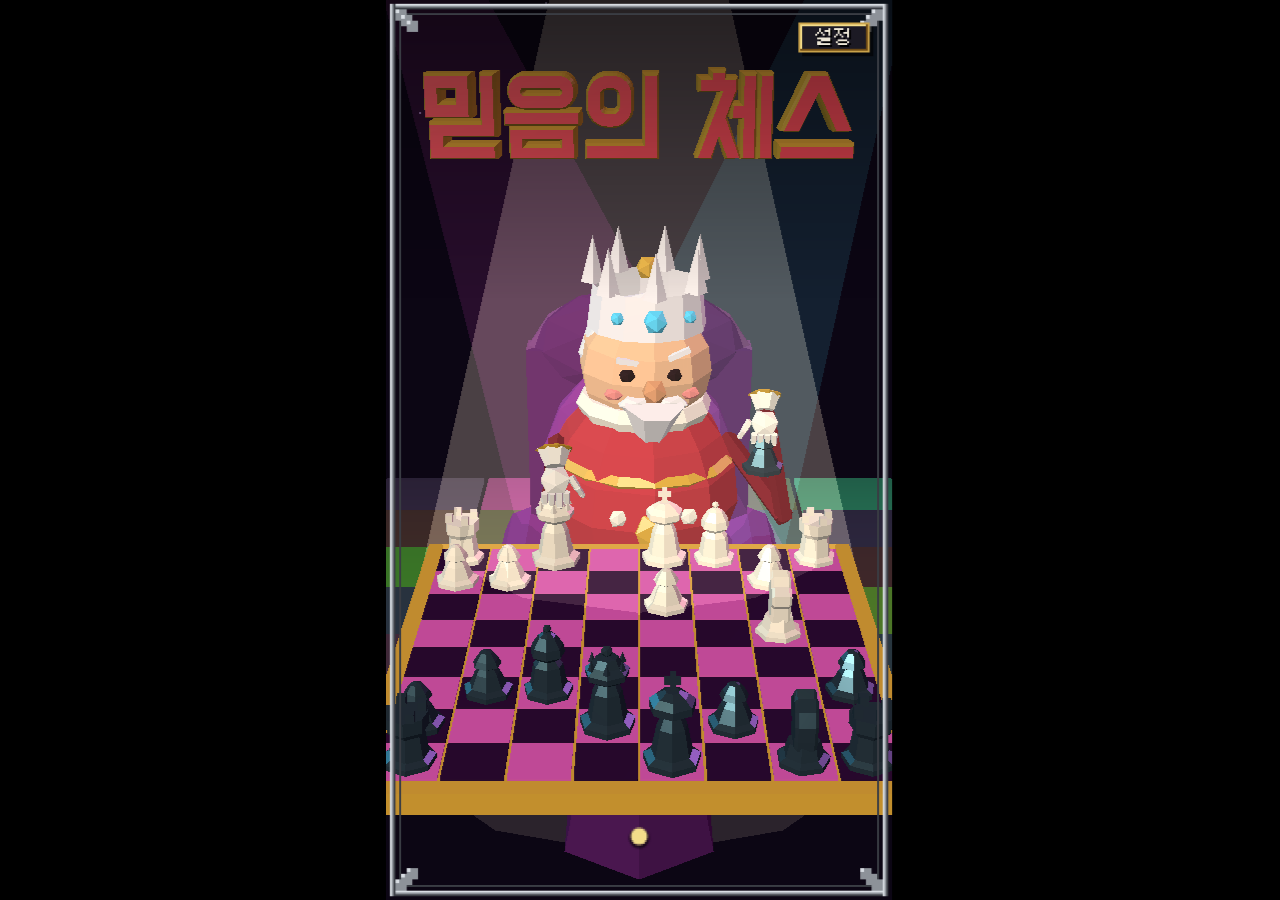
==== faith-chess/index.html @ 0c565c93 "믿음의 체스: 무르기 손을 기도하듯 밀착 Co-Authored-By: Claude Opus 5.5 <noreply@anthropic.com> Claude-Session: https" ====
<!doctype html>
<html lang="ko">
<head>
<meta charset="utf-8">
<meta name="viewport" content="width=device-width, initial-scale=1, maximum-scale=1, user-scalable=no, viewport-fit=cover">
<meta name="theme-color" content="#000000">
<meta name="apple-mobile-web-app-capable" content="yes">
<meta name="mobile-web-app-capable" content="yes">
<meta property="og:type" content="website">
<meta property="og:site_name" content="믿음의 체스">
<meta property="og:locale" content="ko_KR">
<meta property="og:url" content="https://moedisoya13.github.io/faith-chess/">
<meta property="og:title" content="믿음의 체스">
<meta property="og:image" content="https://moedisoya13.github.io/faith-chess/assets/title.png?v=mw049knz">
<meta property="og:image:width" content="1200">
<meta property="og:image:height" content="630">
<meta property="og:image:alt" content="믿음의 체스">
<meta name="twitter:card" content="summary_large_image">
<meta name="twitter:title" content="믿음의 체스">
<meta name="twitter:image" content="https://moedisoya13.github.io/faith-chess/assets/title.png?v=mw049knz">
<title>믿음의 체스</title>
<link rel="stylesheet" href="style.css?v=mw049knz">
<script>globalThis.FAITH_TARGET = 'web';</script>
</head>
<body>
  <div id="stage">
    <canvas id="gl" width="270" height="480" aria-label="체스판"></canvas>
    <canvas id="out" width="270" height="480" aria-hidden="true"></canvas>
    <canvas id="ui" width="270" height="480" aria-label="게임 화면"></canvas>
    <div id="dom" hidden></div>
  </div>
  <noscript>자바스크립트가 필요합니다.</noscript>
  <script src="vendor/qrcode.js"></script>
  <script src="vendor/peerjs.min.js"></script>
  <script type="module" src="app.js?v=mw049knz"></script>
</body>
</html>
---- faith-chess/style.css ----
@font-face { font-family: 'Galmuri9'; src: url('assets/fonts/Galmuri9.woff2') format('woff2'); font-display: block; }
@font-face { font-family: 'Galmuri11'; src: url('assets/fonts/Galmuri11.woff2') format('woff2'); font-weight: 400; font-display: block; }
@font-face { font-family: 'Galmuri11'; src: url('assets/fonts/Galmuri11-Bold.woff2') format('woff2'); font-weight: 700; font-display: block; }
@font-face { font-family: 'Galmuri14'; src: url('assets/fonts/Galmuri14.woff2') format('woff2'); font-display: block; }

/* 세로 270×480 내부 해상도. --s = 화면 배율 (JS가 계산) */
:root {
  --s: 1.5; --fs: 1.5;
  --bg: #000000; --panel: #0a0810; --ink: #ece6d6; --dim: #8a8578;
  --accent: #c9a24a; --accent-hi: #f3dc8a; --line: #8d9299; --btn: #1c1a24; --btn-primary: #3a2a10;
  --danger: #8e1a1a; --warn: #ff6b6b;
  --pixel: 'Galmuri11', 'Apple SD Gothic Neo', 'Malgun Gothic', monospace;
  --pixel-sm: 'Galmuri9', 'Apple SD Gothic Neo', 'Malgun Gothic', monospace;
  color-scheme: dark;
}
* { box-sizing: border-box; }
html, body { margin: 0; height: 100%; background: var(--bg); overflow: hidden; touch-action: none; -webkit-user-select: none; user-select: none; overscroll-behavior: none; }
body { display: flex; align-items: center; justify-content: center; font-family: var(--pixel); color: var(--ink); }
body.artifact { padding-left: max(16px, env(safe-area-inset-left, 0px)); padding-right: max(16px, env(safe-area-inset-right, 0px)); }

#stage { position: relative; flex: none; width: calc(270px * var(--s)); height: calc(480px * var(--s)); }
#stage canvas { position: absolute; inset: 0; width: 100%; height: 100%; image-rendering: pixelated; image-rendering: crisp-edges; }
/* 3D(#gl)와 HUD(#ui)는 내부 해상도 작업면, #out이 기기 픽셀로 합성한 실제 화면. #ui는 투명하게 두고 터치만 받는다. */
#gl { z-index: 0; }
#out { z-index: 1; pointer-events: none; }
#ui { z-index: 2; opacity: 0; }

/* 로비 입력 폼: 내부 해상도 단위 × --s */
#dom { position: absolute; inset: 0; z-index: 3; pointer-events: none; }
#dom .panel {
  pointer-events: auto; position: absolute;
  left: calc(15px * var(--s)); top: calc(62px * var(--s)); width: calc(240px * var(--s));
  background: var(--panel); border: calc(1px * var(--s)) solid var(--accent);
  box-shadow: calc(2px * var(--s)) calc(2px * var(--s)) 0 #000, inset 0 0 0 calc(1px * var(--s)) #000;
  padding: calc(8px * var(--s));
  font-size: calc(12px * var(--fs)); line-height: 1.25;
}
#dom label { display: block; color: var(--accent); font-family: var(--pixel-sm); font-size: calc(10px * var(--fs)); margin: calc(6px * var(--s)) 0 calc(2px * var(--s)); }
#dom label:first-child { margin-top: 0; }
#dom input {
  display: block; width: 100%; min-width: 0;
  font: inherit; font-family: var(--pixel); font-size: calc(12px * var(--fs));
  color: #fff; background: #000; border: calc(1px * var(--s)) solid var(--line); outline: none;
  padding: calc(3px * var(--s)) calc(4px * var(--s)); margin: 0; border-radius: 0;
  -webkit-user-select: text; user-select: text;
}
#dom input:focus-visible, #dom input:focus { border-color: var(--accent-hi); }
#dom input.code { text-transform: uppercase; letter-spacing: calc(3px * var(--s)); }
#dom .row { display: flex; gap: calc(4px * var(--s)); margin-top: calc(6px * var(--s)); }
#dom .row.tight { margin-top: 0; }
#dom button {
  flex: 1; min-width: 0; font: inherit; font-family: var(--pixel); font-size: calc(12px * var(--fs));
  color: var(--ink); background: var(--btn); border: calc(1px * var(--s)) solid var(--accent); border-radius: 0;
  padding: calc(5px * var(--s)) calc(2px * var(--s)); cursor: pointer;
  box-shadow: calc(1px * var(--s)) calc(1px * var(--s)) 0 #000;
}
#dom button.narrow { flex: 0 0 36%; }
#dom button.primary { background: var(--danger); }
#dom button:focus-visible { outline: calc(1px * var(--s)) solid var(--accent-hi); outline-offset: calc(1px * var(--s)); }
#dom button:active { transform: translate(calc(1px * var(--s)), calc(1px * var(--s))); box-shadow: none; }
#dom button:disabled, #dom input:disabled { opacity: 0.4; cursor: not-allowed; }
/* 공개 웹 로비: 이름 한 줄만 (전화기·번호·버튼은 캔버스) */
#dom .panel.slim { top: calc(42px * var(--s)); display: flex; align-items: center; gap: calc(6px * var(--s)); padding: calc(4px * var(--s)) calc(6px * var(--s)); }
#dom .panel.slim label { margin: 0; flex: none; }
#dom .rooms { display: flex; flex-direction: column; gap: calc(3px * var(--s)); }
#dom .rooms button { text-align: left; padding-left: calc(6px * var(--s)); background: #000; }
#dom .rooms .empty { color: var(--dim); font-family: var(--pixel-sm); font-size: calc(10px * var(--fs)); padding: calc(3px * var(--s)) 0; }
#dom .hint { color: var(--dim); font-family: var(--pixel-sm); font-size: calc(10px * var(--fs)); margin-top: calc(4px * var(--s)); }
#dom .err { color: var(--warn); font-family: var(--pixel-sm); font-size: calc(10px * var(--fs)); margin-top: calc(4px * var(--s)); min-height: calc(10px * var(--s)); }
@media (prefers-reduced-motion: reduce) { #dom button:active { transform: none; } }
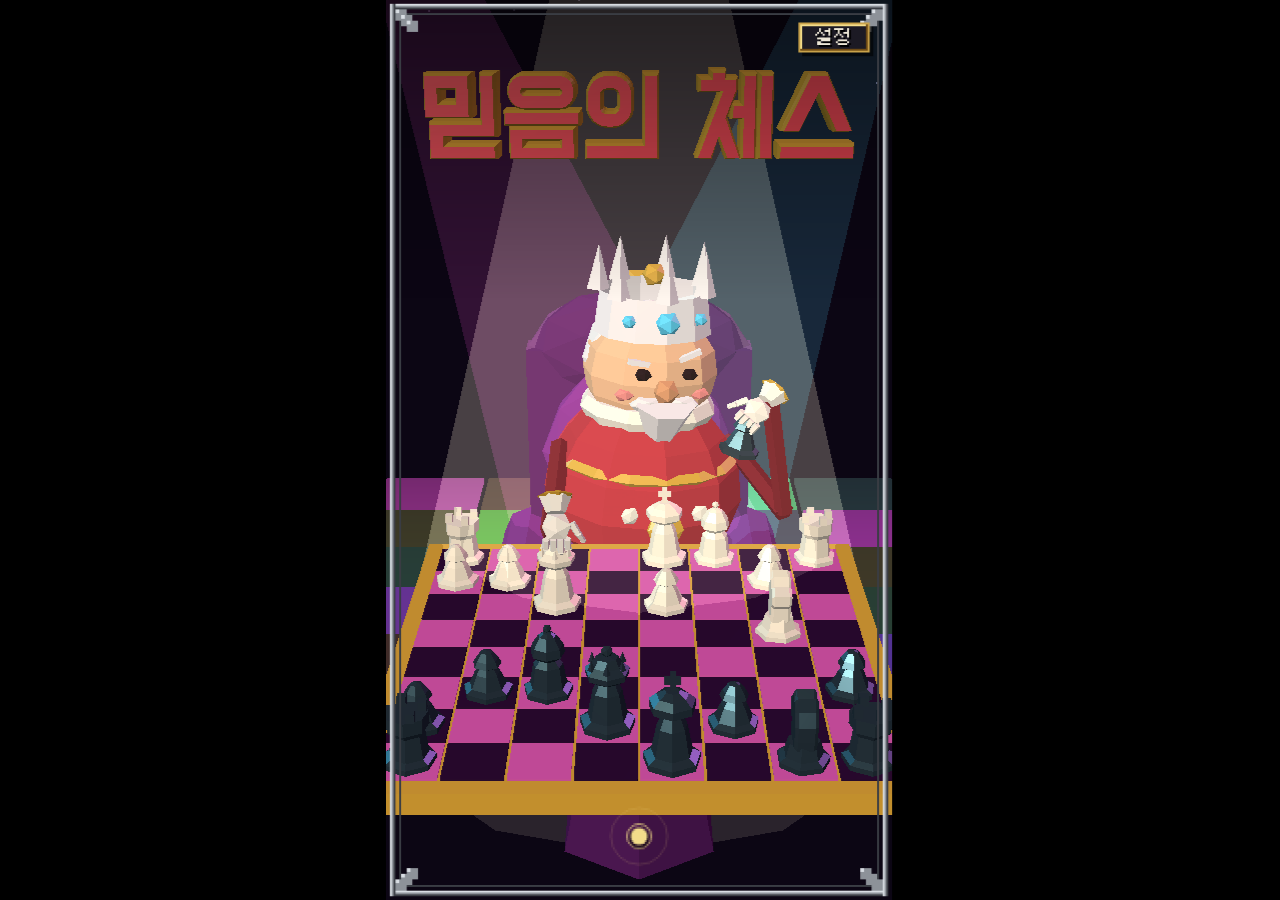
==== commit 79be6bdb: "믿음의 체스: 무르기 비비기 안내 화살표 Co-Authored-By: Claude Opus 5.5 <noreply@anthropic.com> Claude-Session: https" ====
--- a/faith-chess/index.html
+++ b/faith-chess/index.html
@@ -11,15 +11,15 @@
 <meta property="og:locale" content="ko_KR">
 <meta property="og:url" content="https://moedisoya13.github.io/faith-chess/">
 <meta property="og:title" content="믿음의 체스">
-<meta property="og:image" content="https://moedisoya13.github.io/faith-chess/assets/title.png?v=mw049knz">
+<meta property="og:image" content="https://moedisoya13.github.io/faith-chess/assets/title.png?v=mw056e78">
 <meta property="og:image:width" content="1200">
 <meta property="og:image:height" content="630">
 <meta property="og:image:alt" content="믿음의 체스">
 <meta name="twitter:card" content="summary_large_image">
 <meta name="twitter:title" content="믿음의 체스">
-<meta name="twitter:image" content="https://moedisoya13.github.io/faith-chess/assets/title.png?v=mw049knz">
+<meta name="twitter:image" content="https://moedisoya13.github.io/faith-chess/assets/title.png?v=mw056e78">
 <title>믿음의 체스</title>
-<link rel="stylesheet" href="style.css?v=mw049knz">
+<link rel="stylesheet" href="style.css?v=mw056e78">
 <script>globalThis.FAITH_TARGET = 'web';</script>
 </head>
 <body>
@@ -32,6 +32,6 @@
   <noscript>자바스크립트가 필요합니다.</noscript>
   <script src="vendor/qrcode.js"></script>
   <script src="vendor/peerjs.min.js"></script>
-  <script type="module" src="app.js?v=mw049knz"></script>
+  <script type="module" src="app.js?v=mw056e78"></script>
 </body>
 </html>
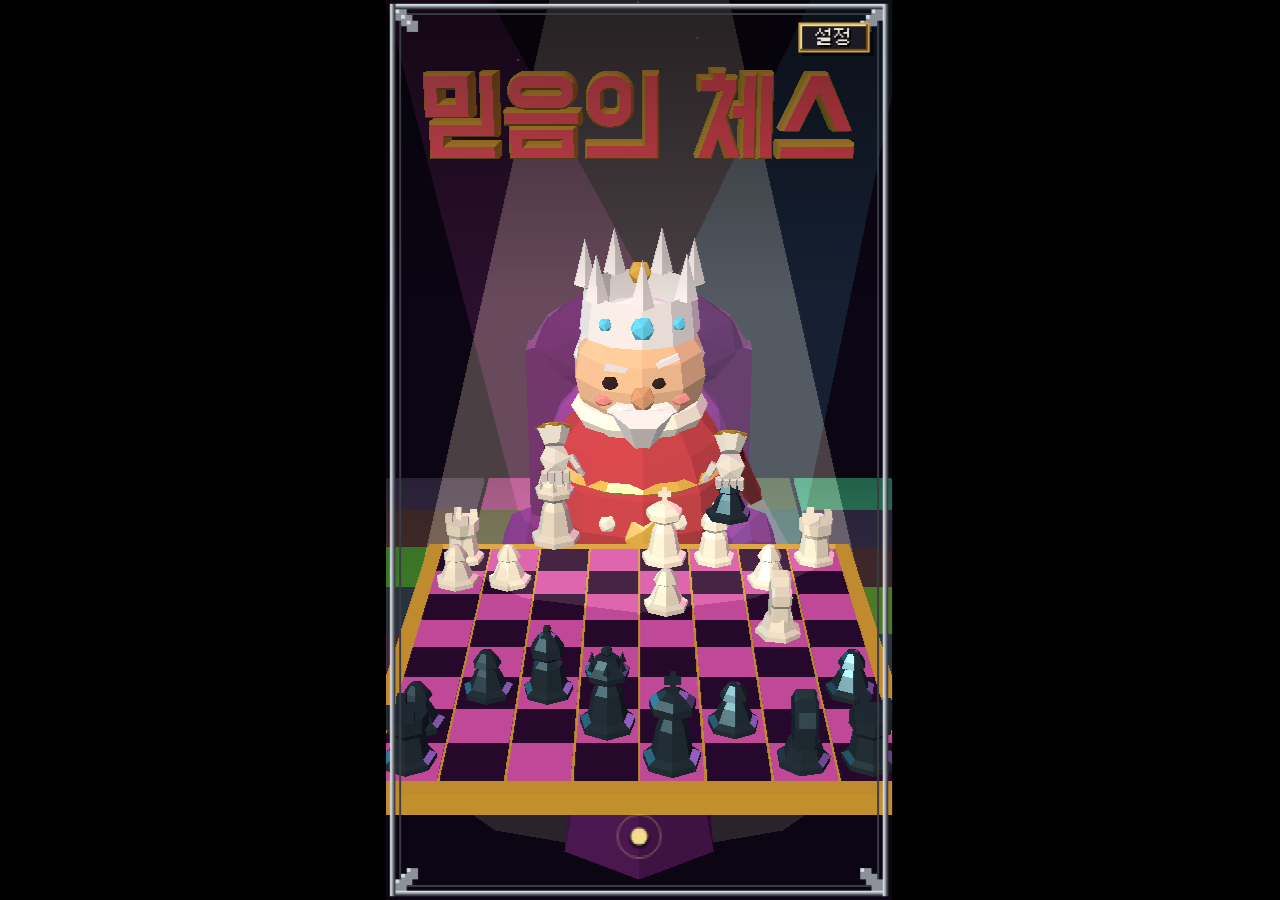
==== commit 3b65cfb0: "믿음의 체스: 무르기 손날 정면 Co-Authored-By: Claude Opus 5.5 <noreply@anthropic.com> Claude-Session: https://cl" ====
--- a/faith-chess/index.html
+++ b/faith-chess/index.html
@@ -11,15 +11,15 @@
 <meta property="og:locale" content="ko_KR">
 <meta property="og:url" content="https://moedisoya13.github.io/faith-chess/">
 <meta property="og:title" content="믿음의 체스">
-<meta property="og:image" content="https://moedisoya13.github.io/faith-chess/assets/title.png?v=mw056e78">
+<meta property="og:image" content="https://moedisoya13.github.io/faith-chess/assets/title.png?v=mw0afxy4">
 <meta property="og:image:width" content="1200">
 <meta property="og:image:height" content="630">
 <meta property="og:image:alt" content="믿음의 체스">
 <meta name="twitter:card" content="summary_large_image">
 <meta name="twitter:title" content="믿음의 체스">
-<meta name="twitter:image" content="https://moedisoya13.github.io/faith-chess/assets/title.png?v=mw056e78">
+<meta name="twitter:image" content="https://moedisoya13.github.io/faith-chess/assets/title.png?v=mw0afxy4">
 <title>믿음의 체스</title>
-<link rel="stylesheet" href="style.css?v=mw056e78">
+<link rel="stylesheet" href="style.css?v=mw0afxy4">
 <script>globalThis.FAITH_TARGET = 'web';</script>
 </head>
 <body>
@@ -32,6 +32,6 @@
   <noscript>자바스크립트가 필요합니다.</noscript>
   <script src="vendor/qrcode.js"></script>
   <script src="vendor/peerjs.min.js"></script>
-  <script type="module" src="app.js?v=mw056e78"></script>
+  <script type="module" src="app.js?v=mw0afxy4"></script>
 </body>
 </html>
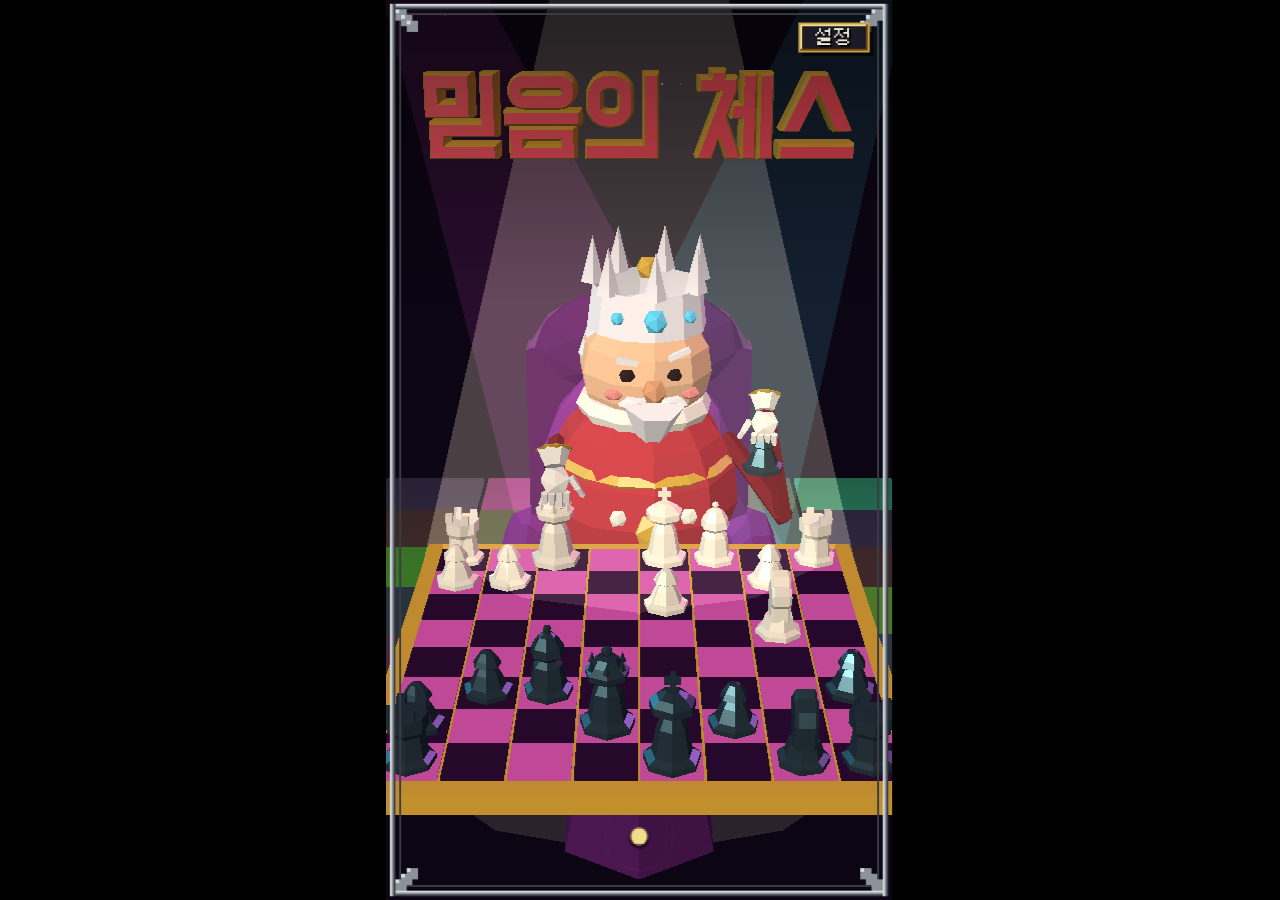
==== commit 446d8cb3: "믿음의 체스: 무르기 스와이프 안내와 문구 Co-Authored-By: Claude Opus 5.5 <noreply@anthropic.com> Claude-Session: http" ====
--- a/faith-chess/index.html
+++ b/faith-chess/index.html
@@ -11,15 +11,15 @@
 <meta property="og:locale" content="ko_KR">
 <meta property="og:url" content="https://moedisoya13.github.io/faith-chess/">
 <meta property="og:title" content="믿음의 체스">
-<meta property="og:image" content="https://moedisoya13.github.io/faith-chess/assets/title.png?v=mw0afxy4">
+<meta property="og:image" content="https://moedisoya13.github.io/faith-chess/assets/title.png?v=mw0kb06h">
 <meta property="og:image:width" content="1200">
 <meta property="og:image:height" content="630">
 <meta property="og:image:alt" content="믿음의 체스">
 <meta name="twitter:card" content="summary_large_image">
 <meta name="twitter:title" content="믿음의 체스">
-<meta name="twitter:image" content="https://moedisoya13.github.io/faith-chess/assets/title.png?v=mw0afxy4">
+<meta name="twitter:image" content="https://moedisoya13.github.io/faith-chess/assets/title.png?v=mw0kb06h">
 <title>믿음의 체스</title>
-<link rel="stylesheet" href="style.css?v=mw0afxy4">
+<link rel="stylesheet" href="style.css?v=mw0kb06h">
 <script>globalThis.FAITH_TARGET = 'web';</script>
 </head>
 <body>
@@ -32,6 +32,6 @@
   <noscript>자바스크립트가 필요합니다.</noscript>
   <script src="vendor/qrcode.js"></script>
   <script src="vendor/peerjs.min.js"></script>
-  <script type="module" src="app.js?v=mw0afxy4"></script>
+  <script type="module" src="app.js?v=mw0kb06h"></script>
 </body>
 </html>
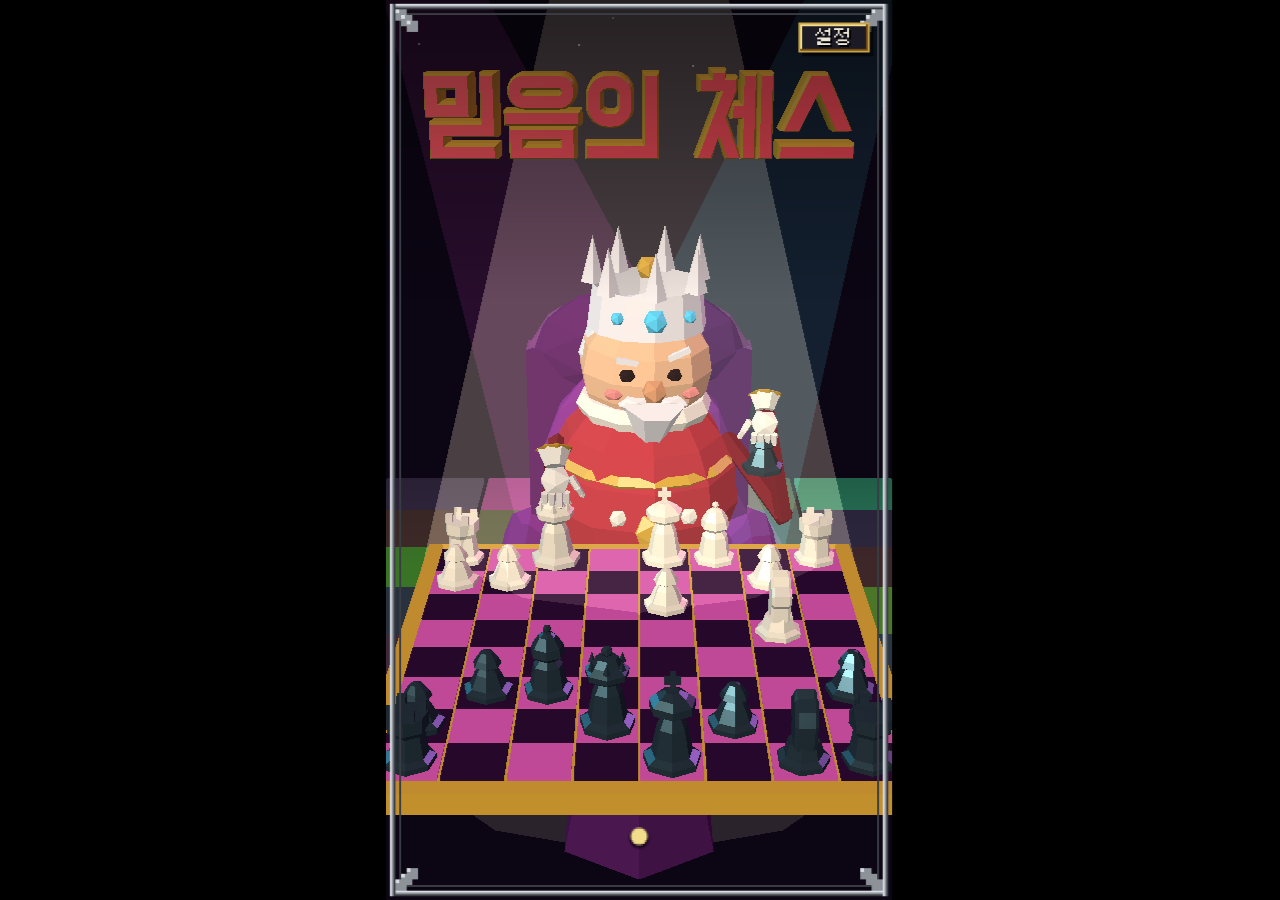
==== commit 82b03147: "믿음의 체스: 비비기 교환비 조정 Co-Authored-By: Claude Opus 5.5 <noreply@anthropic.com> Claude-Session: https://c" ====
--- a/faith-chess/index.html
+++ b/faith-chess/index.html
@@ -11,15 +11,15 @@
 <meta property="og:locale" content="ko_KR">
 <meta property="og:url" content="https://moedisoya13.github.io/faith-chess/">
 <meta property="og:title" content="믿음의 체스">
-<meta property="og:image" content="https://moedisoya13.github.io/faith-chess/assets/title.png?v=mw0kb06h">
+<meta property="og:image" content="https://moedisoya13.github.io/faith-chess/assets/title.png?v=mw0kicec">
 <meta property="og:image:width" content="1200">
 <meta property="og:image:height" content="630">
 <meta property="og:image:alt" content="믿음의 체스">
 <meta name="twitter:card" content="summary_large_image">
 <meta name="twitter:title" content="믿음의 체스">
-<meta name="twitter:image" content="https://moedisoya13.github.io/faith-chess/assets/title.png?v=mw0kb06h">
+<meta name="twitter:image" content="https://moedisoya13.github.io/faith-chess/assets/title.png?v=mw0kicec">
 <title>믿음의 체스</title>
-<link rel="stylesheet" href="style.css?v=mw0kb06h">
+<link rel="stylesheet" href="style.css?v=mw0kicec">
 <script>globalThis.FAITH_TARGET = 'web';</script>
 </head>
 <body>
@@ -32,6 +32,6 @@
   <noscript>자바스크립트가 필요합니다.</noscript>
   <script src="vendor/qrcode.js"></script>
   <script src="vendor/peerjs.min.js"></script>
-  <script type="module" src="app.js?v=mw0kb06h"></script>
+  <script type="module" src="app.js?v=mw0kicec"></script>
 </body>
 </html>
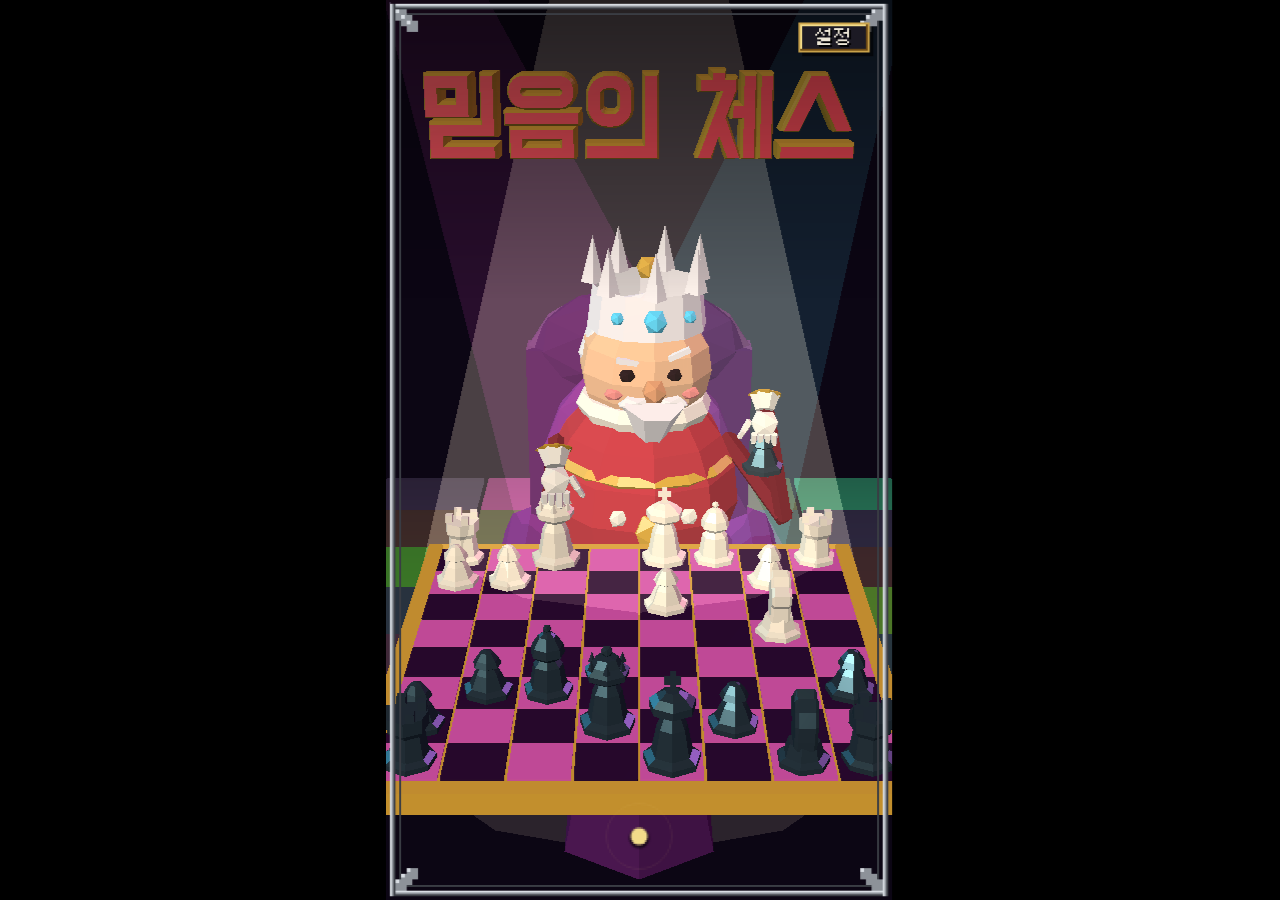
==== commit 69e0b65b: "믿음의 체스: 내 차례 무르기 Co-Authored-By: Claude Opus 5.5 <noreply@anthropic.com> Claude-Session: https://cla" ====
--- a/faith-chess/index.html
+++ b/faith-chess/index.html
@@ -11,15 +11,15 @@
 <meta property="og:locale" content="ko_KR">
 <meta property="og:url" content="https://moedisoya13.github.io/faith-chess/">
 <meta property="og:title" content="믿음의 체스">
-<meta property="og:image" content="https://moedisoya13.github.io/faith-chess/assets/title.png?v=mw0kicec">
+<meta property="og:image" content="https://moedisoya13.github.io/faith-chess/assets/title.png?v=mw13ek3x">
 <meta property="og:image:width" content="1200">
 <meta property="og:image:height" content="630">
 <meta property="og:image:alt" content="믿음의 체스">
 <meta name="twitter:card" content="summary_large_image">
 <meta name="twitter:title" content="믿음의 체스">
-<meta name="twitter:image" content="https://moedisoya13.github.io/faith-chess/assets/title.png?v=mw0kicec">
+<meta name="twitter:image" content="https://moedisoya13.github.io/faith-chess/assets/title.png?v=mw13ek3x">
 <title>믿음의 체스</title>
-<link rel="stylesheet" href="style.css?v=mw0kicec">
+<link rel="stylesheet" href="style.css?v=mw13ek3x">
 <script>globalThis.FAITH_TARGET = 'web';</script>
 </head>
 <body>
@@ -32,6 +32,6 @@
   <noscript>자바스크립트가 필요합니다.</noscript>
   <script src="vendor/qrcode.js"></script>
   <script src="vendor/peerjs.min.js"></script>
-  <script type="module" src="app.js?v=mw0kicec"></script>
+  <script type="module" src="app.js?v=mw13ek3x"></script>
 </body>
 </html>
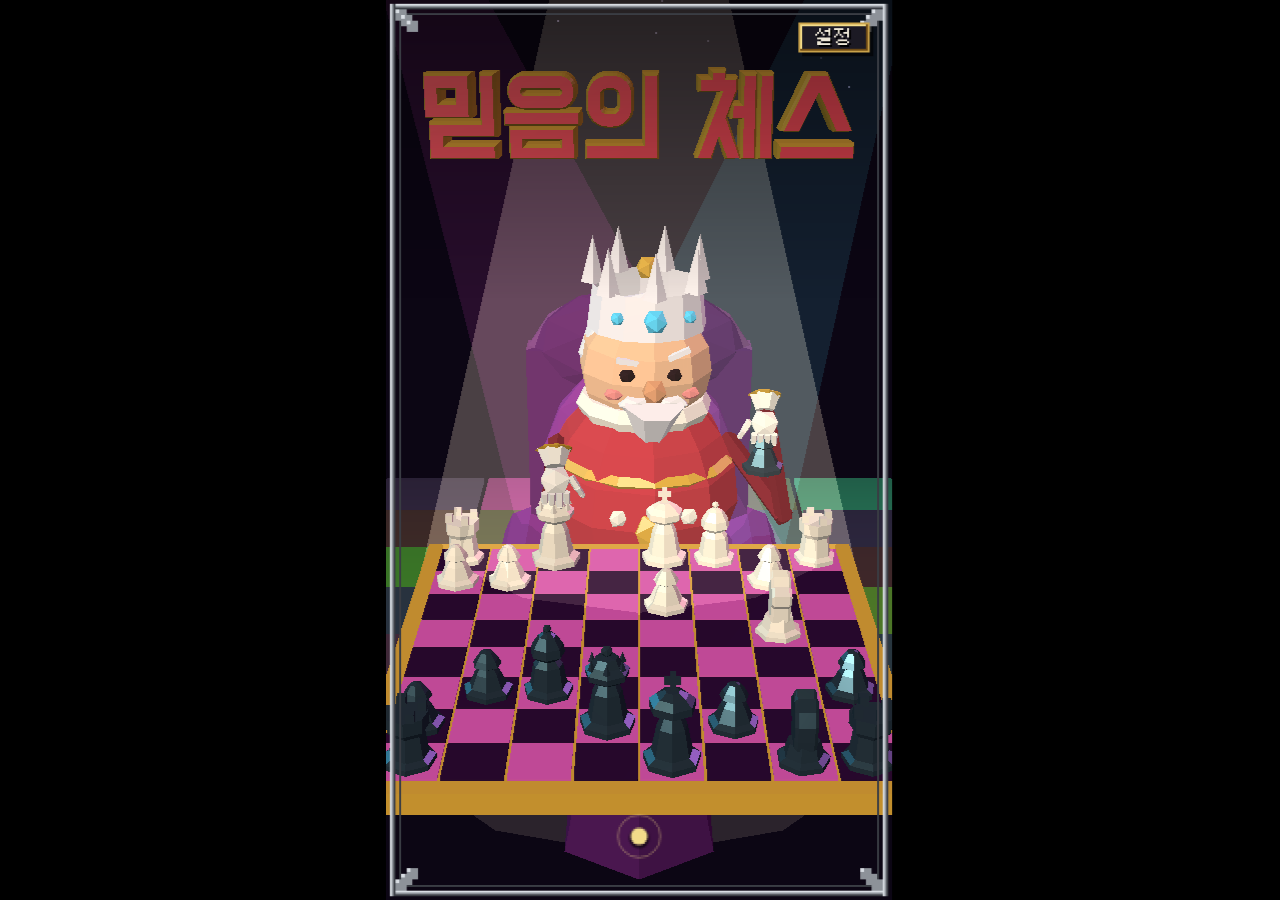
==== commit 3c5485a3: "믿음의 체스: 효과음 볼륨 균일화 Co-Authored-By: Claude Opus 5.5 <noreply@anthropic.com> Claude-Session: https://c" ====
--- a/faith-chess/index.html
+++ b/faith-chess/index.html
@@ -11,15 +11,15 @@
 <meta property="og:locale" content="ko_KR">
 <meta property="og:url" content="https://moedisoya13.github.io/faith-chess/">
 <meta property="og:title" content="믿음의 체스">
-<meta property="og:image" content="https://moedisoya13.github.io/faith-chess/assets/title.png?v=mw13ek3x">
+<meta property="og:image" content="https://moedisoya13.github.io/faith-chess/assets/title.png?v=mw1bv3p9">
 <meta property="og:image:width" content="1200">
 <meta property="og:image:height" content="630">
 <meta property="og:image:alt" content="믿음의 체스">
 <meta name="twitter:card" content="summary_large_image">
 <meta name="twitter:title" content="믿음의 체스">
-<meta name="twitter:image" content="https://moedisoya13.github.io/faith-chess/assets/title.png?v=mw13ek3x">
+<meta name="twitter:image" content="https://moedisoya13.github.io/faith-chess/assets/title.png?v=mw1bv3p9">
 <title>믿음의 체스</title>
-<link rel="stylesheet" href="style.css?v=mw13ek3x">
+<link rel="stylesheet" href="style.css?v=mw1bv3p9">
 <script>globalThis.FAITH_TARGET = 'web';</script>
 </head>
 <body>
@@ -32,6 +32,6 @@
   <noscript>자바스크립트가 필요합니다.</noscript>
   <script src="vendor/qrcode.js"></script>
   <script src="vendor/peerjs.min.js"></script>
-  <script type="module" src="app.js?v=mw13ek3x"></script>
+  <script type="module" src="app.js?v=mw1bv3p9"></script>
 </body>
 </html>
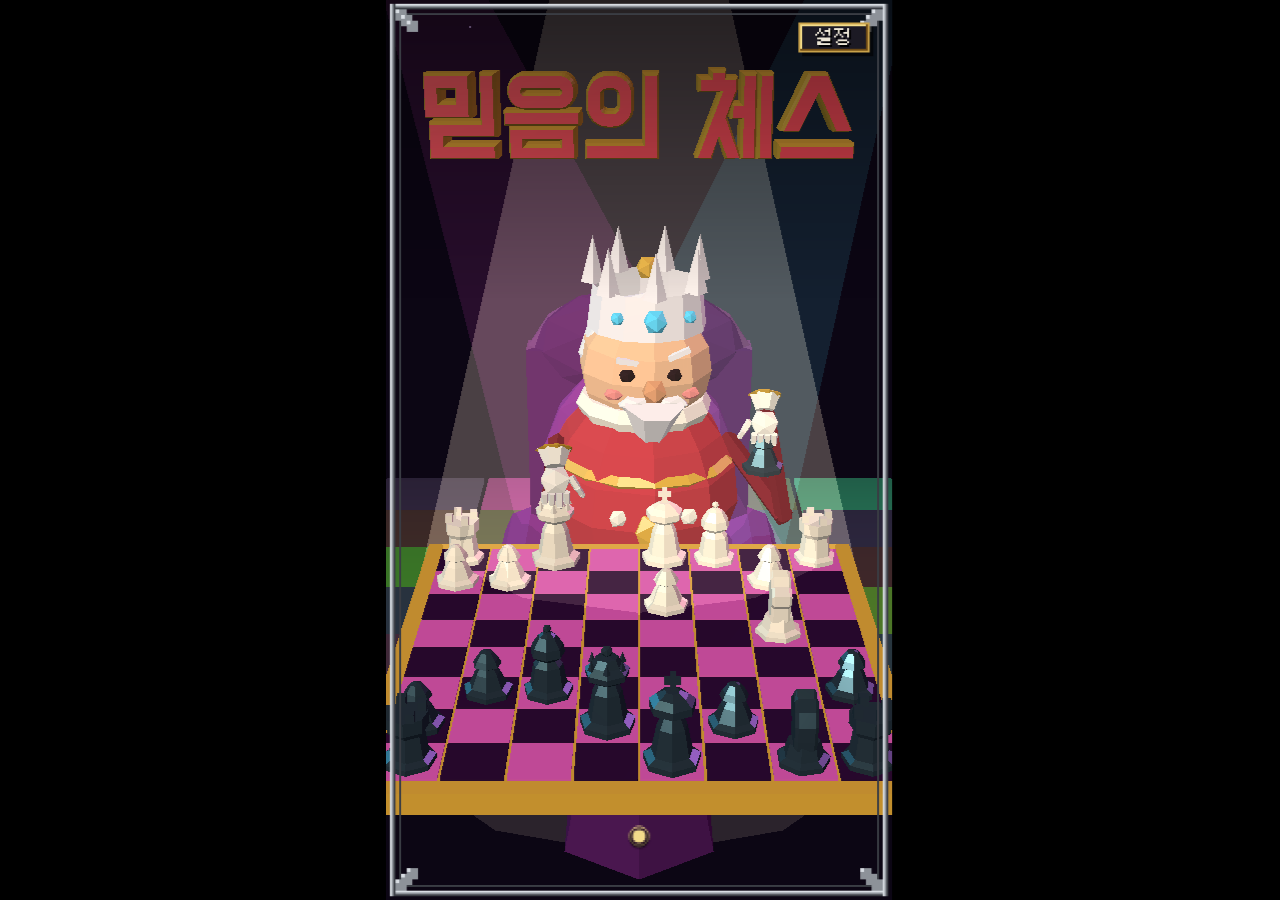
==== commit b5825bd7: "믿음의 체스: 핵폭발 소리 복구 Co-Authored-By: Claude Opus 5.5 <noreply@anthropic.com> Claude-Session: https://cl" ====
--- a/faith-chess/index.html
+++ b/faith-chess/index.html
@@ -11,15 +11,15 @@
 <meta property="og:locale" content="ko_KR">
 <meta property="og:url" content="https://moedisoya13.github.io/faith-chess/">
 <meta property="og:title" content="믿음의 체스">
-<meta property="og:image" content="https://moedisoya13.github.io/faith-chess/assets/title.png?v=mw1bv3p9">
+<meta property="og:image" content="https://moedisoya13.github.io/faith-chess/assets/title.png?v=mw1bxxs8">
 <meta property="og:image:width" content="1200">
 <meta property="og:image:height" content="630">
 <meta property="og:image:alt" content="믿음의 체스">
 <meta name="twitter:card" content="summary_large_image">
 <meta name="twitter:title" content="믿음의 체스">
-<meta name="twitter:image" content="https://moedisoya13.github.io/faith-chess/assets/title.png?v=mw1bv3p9">
+<meta name="twitter:image" content="https://moedisoya13.github.io/faith-chess/assets/title.png?v=mw1bxxs8">
 <title>믿음의 체스</title>
-<link rel="stylesheet" href="style.css?v=mw1bv3p9">
+<link rel="stylesheet" href="style.css?v=mw1bxxs8">
 <script>globalThis.FAITH_TARGET = 'web';</script>
 </head>
 <body>
@@ -32,6 +32,6 @@
   <noscript>자바스크립트가 필요합니다.</noscript>
   <script src="vendor/qrcode.js"></script>
   <script src="vendor/peerjs.min.js"></script>
-  <script type="module" src="app.js?v=mw1bv3p9"></script>
+  <script type="module" src="app.js?v=mw1bxxs8"></script>
 </body>
 </html>
